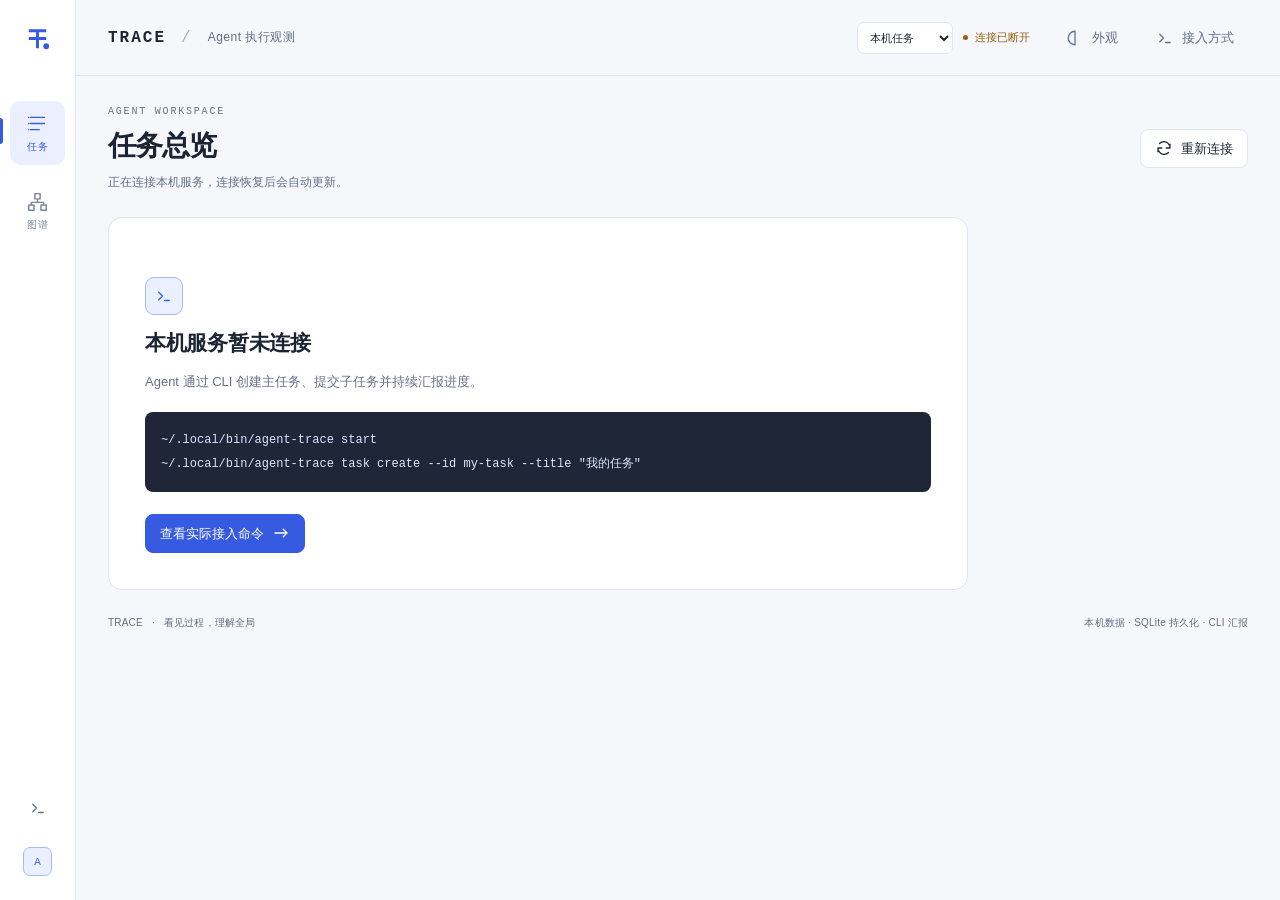
==== index.html @ 611c31d8 "Initial Trace workspace" ====
<!doctype html>
<html lang="zh-CN">
<head>
 <meta charset="utf-8"><meta name="viewport" content="width=device-width,initial-scale=1">
 <meta name="theme-color" content="#10131b"><title>Trace · Agent 执行观测</title>
 <script src="theme.js"></script><link rel="stylesheet" href="theme.css"><link rel="stylesheet" href="app.css">
</head>
<body>
 <a class="skip-link" href="#main">跳到工作区</a>
 <aside class="rail">
  <a href="#tasks" class="brand" aria-label="Trace 首页"><svg viewBox="0 0 32 32" fill="none" aria-hidden="true"><path d="M7 8h18M16 8v18M7 16h18" stroke="currentColor" stroke-width="3"/><circle cx="25" cy="24" r="3" fill="currentColor"/></svg></a>
  <nav aria-label="主导航"><a href="#tasks" data-route="tasks" aria-label="任务总览"><span data-icon="tasks"></span><small>任务</small></a><a href="#diagrams" data-route="diagrams" aria-label="结构图谱"><span data-icon="network"></span><small>图谱</small></a></nav>
  <div class="rail-bottom"><button class="icon-button" data-action="integration" aria-label="查看接入说明"><span data-icon="terminal"></span></button><span class="avatar small-avatar">A</span></div>
 </aside>
 <div class="app-shell"><header class="topbar"><div class="product-name">TRACE <span>/</span> <span class="product-desc">Agent 执行观测</span></div><div class="topbar-right"><label class="source-select"><span class="sr-only">数据源</span><select id="data-source" aria-label="数据源"><option value="live">本机任务</option><option value="demo">演示样例</option></select></label><span class="demo-label"><i></i>连接中</span><button class="button quiet" data-action="appearance" aria-haspopup="dialog"><span data-icon="theme"></span><span>外观</span></button><button class="button quiet integration-button" data-action="integration"><span data-icon="terminal"></span><span>接入方式</span></button></div></header><main id="main" tabindex="-1"></main><footer><span>TRACE <i>·</i> 看见过程，理解全局</span><span>本地演示 · 所有任务与运行数据均为样例</span></footer></div>
 <dialog id="appearance-dialog" aria-labelledby="appearance-title"><div class="modal-head"><div><span class="eyebrow">APPEARANCE</span><h2 id="appearance-title">让工作台适合你的环境</h2></div><button class="icon-button" data-close="appearance-dialog" aria-label="关闭外观设置"><span data-icon="close"></span></button></div><fieldset><legend>明暗模式</legend><div class="theme-options"><label><input type="radio" name="mode" value="light" data-pref="mode"><span class="theme-preview light-preview"><i></i><i></i></span><b>浅色</b></label><label><input type="radio" name="mode" value="dark" data-pref="mode"><span class="theme-preview dark-preview"><i></i><i></i></span><b>深色</b></label><label><input type="radio" name="mode" value="system" data-pref="mode"><span class="theme-preview system-preview"><i></i><i></i></span><b>跟随系统</b></label></div></fieldset><p class="muted" id="theme-note">偏好保存在此浏览器，切换时保留当前任务、图示与回放位置。</p><button class="button primary full" data-close="appearance-dialog">完成设置</button></dialog>
 <dialog id="info-dialog" aria-labelledby="info-title"><div class="modal-head"><div><span class="eyebrow" id="info-eyebrow"></span><h2 id="info-title"></h2></div><button class="icon-button" data-close="info-dialog" aria-label="关闭说明"><span data-icon="close"></span></button></div><div id="info-content"></div></dialog>
 <div id="toast" role="status" aria-live="polite"></div>
 <script src="data.js"></script><script src="live.js"></script><script src="app.js"></script>
</body></html>
---- theme.css ----
/* Foundation → semantic roles → component roles. Brand and mode are independent. */
:root {
 color-scheme:light;
 --blue-600:#365be0;--blue-300:#9bb1ff;--gray-950:#1c2434;--gray-50:#f5f7fb;
 --canvas:var(--gray-50);--surface:#fff;--raised:#fff;--subtle:#f1f4fa;--hover:#e9eef7;
 --text:var(--gray-950);--muted:#647087;--faint:#626d82;--line:#e0e5ee;--strong-line:#a3afc2;
 --accent:var(--blue-600);--accent-hover:#2948bc;--on-accent:#fff;--accent-soft:#eaf0ff;--accent-line:#a8baf4;
 --success:#18735c;--success-soft:#e5f4ee;--success-line:#9bcaba;
 --warning:#956115;--warning-soft:#fff4dd;--warning-line:#d9b66e;
 --danger:#b74149;--danger-soft:#ffedef;--danger-line:#e5a9b0;
 --pending:#5f6b81;--pending-soft:#edf0f6;--focus:#254acb;--overlay:#19263880;
 --rail:#fff;--rail-line:var(--line);--rail-text:#7a869b;--rail-active:var(--accent-soft);
 --hero:var(--surface);--hero-tint:#f1f4ff;--hero-track:#e5ebf7;--hero-grid:#dce4f3;
 --canvas-dot:#cbd4e4;--diagram-edge:#9aa8c0;--diagram-node:var(--surface);--diagram-group:#eef2f9;
 --artifact:#f5f7fc;--terminal:#1e2638;--terminal-text:#dce5ff;--shadow:0 18px 64px #1e365b26;
 --code-text:#3151b1;--scroll:#a9b5c9;--chart-alt:#a9c7c0;
 --preview-light:#f5f7fb;--preview-dark:#191f2d;--preview-line:#8e9bb3;
 --radius:14px;--fast:150ms;--normal:220ms;--ease:cubic-bezier(.2,.7,.2,1);
 --font:-apple-system,BlinkMacSystemFont,"PingFang SC","Microsoft YaHei",sans-serif;
 --mono:"SFMono-Regular",Consolas,"Liberation Mono",monospace;
}
:root[data-mode="dark"] {
 color-scheme:dark;
 --canvas:#10131b;--surface:#181d28;--raised:#222a39;--subtle:#202735;--hover:#293246;
 --text:#edf1fb;--muted:#a1adc3;--faint:#95a2bb;--line:#30394d;--strong-line:#62728e;
 --accent:var(--blue-300);--accent-hover:#b7c6ff;--on-accent:#17264e;--accent-soft:#273455;--accent-line:#506aa4;
 --success:#76d9b7;--success-soft:#183c34;--success-line:#3c806d;
 --warning:#e7c17c;--warning-soft:#3d3221;--warning-line:#987b48;
 --danger:#ff9fa7;--danger-soft:#472a34;--danger-line:#a35f70;
 --pending:#a2afc6;--pending-soft:#272e3d;--focus:#b7caff;--overlay:#060b16c9;
 --rail:#141924;--rail-text:#9caac4;--hero:#1a2130;--hero-tint:#202d4e;--hero-track:#303c58;--hero-grid:#35425e;
 --canvas-dot:#36425a;--diagram-edge:#63728e;--diagram-group:#1d2638;
 --artifact:#202938;--terminal:#101622;--terminal-text:#d5e1ff;--shadow:0 18px 64px #0006;
 --code-text:#b0c5ff;--scroll:#51617b;--chart-alt:#486f65;
}
---- app.css ----
*{box-sizing:border-box}html{min-width:320px;scrollbar-color:var(--scroll) var(--canvas)}body{margin:0;background:var(--canvas);color:var(--text);font:14px/1.5 var(--font);-webkit-font-smoothing:antialiased}button,input,select{font:inherit}button,a,input,select{touch-action:manipulation}button{cursor:pointer}a{color:inherit;text-decoration:none}button{color:inherit}button:disabled,select:disabled,input:disabled{opacity:.45;cursor:default}button,select,input{outline:none}button:focus-visible,a:focus-visible,input:focus-visible,select:focus-visible,[tabindex]:focus-visible{outline:2px solid var(--focus);outline-offset:4px}button:disabled:focus-visible{outline:none}button{-webkit-appearance:none;appearance:none;border:0;background:none}h1,h2,h3,p{margin:0}h1{font-size:28px;font-weight:650;letter-spacing:-1px;line-height:1.35}h2{font-size:17px;font-weight:600;letter-spacing:-.3px}h3{font-size:13px;font-weight:600}b,strong{font-weight:600}.muted{color:var(--muted)}.small{font-size:12px}.icon{width:18px;height:18px;flex:none;vertical-align:middle}.button{display:inline-flex;align-items:center;justify-content:center;gap:8px;padding:9px 14px;border-radius:8px;min-height:38px;font-size:13px;font-weight:500;transition:transform var(--fast);white-space:nowrap}.button:active{transform:translateY(1px)}.primary{background:var(--accent);color:var(--on-accent);border:1px solid var(--accent)}.primary:hover{background:var(--accent-hover)}.secondary{background:var(--surface);border:1px solid var(--line)}.secondary:hover,.quiet:hover{background:var(--hover)}.quiet{color:var(--muted)}.full{width:100%}.icon-button,.tiny-button{display:inline-flex;align-items:center;justify-content:center;border-radius:7px;color:var(--muted);flex:none}.icon-button{width:32px;height:32px}.tiny-button{width:24px;height:24px}.tiny-button .icon{width:14px;height:14px}.icon-button:hover,.tiny-button:hover{background:var(--hover);color:var(--text)}.text-button{display:inline-flex;align-items:center;gap:6px;color:var(--accent);font-size:12px;white-space:nowrap}.text-button:hover{text-decoration:underline}.text-button .icon{width:14px;height:14px}.sr-only{position:absolute;width:1px;height:1px;padding:0;margin:-1px;overflow:hidden;clip:rect(0,0,0,0);white-space:nowrap;border:0}.skip-link{position:fixed;top:8px;left:88px;z-index:100;padding:10px 20px;background:var(--accent);color:var(--on-accent);transform:translateY(-150%)}.skip-link:focus{transform:none}
.rail{position:fixed;inset:0 auto 0 0;width:76px;background:var(--rail);border-right:1px solid var(--rail-line);display:flex;align-items:center;flex-direction:column;z-index:30}.brand{display:flex;align-items:center;justify-content:center;width:38px;height:38px;margin-top:19px;color:var(--accent)}.brand svg{width:31px;height:31px}.rail nav{display:grid;gap:14px;width:100%;padding:44px 10px 0}.rail nav a{display:flex;flex-direction:column;align-items:center;gap:5px;padding:11px 5px;border-radius:10px;color:var(--rail-text);position:relative}.rail nav a .icon{width:21px;height:21px}.rail nav small{font-size:10px;letter-spacing:1px}.rail nav a:hover{background:var(--subtle)}.rail nav a[aria-current="page"]{background:var(--rail-active);color:var(--accent)}.rail nav a[aria-current="page"]:before{content:'';position:absolute;left:-10px;top:17px;height:26px;width:3px;background:var(--accent);border-radius:0 3px 3px 0}.rail-bottom{margin-top:auto;display:grid;justify-items:center;gap:24px;padding-bottom:24px}.avatar{display:inline-flex;align-items:center;justify-content:center;width:25px;height:25px;flex:none;font:11px var(--mono);background:var(--accent-soft);color:var(--accent);border:1px solid var(--accent-line);border-radius:7px}.small-avatar{width:29px;height:29px}.avatar-forge{background:var(--success-soft);color:var(--success);border-color:var(--success-line)}.avatar-pixel{background:var(--accent-soft);color:var(--accent)}.avatar-scout{background:var(--pending-soft);color:var(--pending);border-color:var(--strong-line)}.app-shell{margin-left:76px}.topbar{height:76px;border-bottom:1px solid var(--line);display:flex;align-items:center;justify-content:space-between;padding:0 32px;gap:16px}.product-name{font:600 16px var(--mono);letter-spacing:2px;display:flex;align-items:center;gap:15px;white-space:nowrap}.product-name>span:first-child{color:var(--strong-line);font-weight:400}.product-desc{font:12px var(--font);letter-spacing:.5px;color:var(--muted)}.topbar-right{display:flex;align-items:center;gap:10px}.demo-label{display:flex;gap:7px;align-items:center;color:var(--muted);font-size:11px;padding-right:12px}.demo-label i{width:5px;height:5px;background:var(--accent);border-radius:50%}#main{padding:30px 32px 0;max-width:1720px;margin:auto;outline:none}footer{max-width:1720px;margin:auto;display:flex;align-items:center;justify-content:space-between;padding:25px 32px 22px;color:var(--faint);font-size:10px;letter-spacing:.2px}footer i{font-style:normal;margin:0 6px}.page-heading{display:flex;align-items:center;justify-content:space-between;gap:20px;margin-bottom:26px}.eyebrow{font:10px var(--mono);letter-spacing:1.8px;color:var(--muted);display:flex;align-items:center;gap:11px}.eyebrow-dot{width:3px;height:3px;border-radius:50%;background:var(--muted)}.page-heading h1{margin:10px 0 8px}.page-heading p{font-size:12px}.heading-tools{display:flex;align-items:center;gap:12px}.scene-select{display:grid;gap:3px}.scene-select>span{font-size:10px;color:var(--muted)}select{color:var(--text);border:1px solid var(--line);border-radius:7px;padding:8px 26px 8px 10px;background:var(--surface);font-size:12px;max-width:100%;min-height:36px}.scene-select select{min-width:114px}.heading-tools>.button{margin-top:17px}.panel{background:var(--surface);border:1px solid var(--line);border-radius:var(--radius);min-width:0}.section-caption{display:flex;justify-content:space-between;align-items:center;gap:10px;font-size:11px;color:var(--muted)}
.overview-hero{display:grid;grid-template-columns:190px minmax(300px,1fr) 252px;gap:30px;padding:27px 28px;background:linear-gradient(115deg,var(--hero) 48%,var(--hero-tint));border:1px solid var(--line);border-radius:var(--radius);position:relative;overflow:hidden}.overall-number{border-right:1px solid var(--line);padding-right:25px}.overline{display:flex;align-items:center;gap:4px;color:var(--muted);font-size:12px}.percentage{font-size:78px;line-height:1.05;letter-spacing:-5px;font-weight:550;font-variant-numeric:tabular-nums;margin:9px 0 10px}.percentage>span{font:25px var(--font);letter-spacing:-1px;margin-left:7px;color:var(--muted)}.overall-caption{font-family:var(--mono);font-size:13px;margin-bottom:17px}.overall-caption>span{font:11px var(--font);color:var(--muted)}.status-badge{display:inline-flex;align-items:center;gap:5px;font-size:10px;line-height:1.5;border-radius:5px;padding:3px 7px;white-space:nowrap;background:var(--pending-soft);color:var(--pending)}.status-badge i{width:4px;height:4px;background:currentColor;border-radius:50%;flex:none}.status-badge.done{color:var(--success);background:var(--success-soft)}.status-badge.running{color:var(--accent);background:var(--accent-soft)}.status-badge.recovery{color:var(--warning);background:var(--warning-soft)}.status-badge.error{color:var(--danger);background:var(--danger-soft)}.phase-overview{padding-top:4px}.phases{display:grid;grid-template-columns:repeat(4,minmax(0,1fr));gap:12px;margin-top:22px}.phase{display:grid;position:relative;gap:8px;align-content:start}.phase-marker{width:25px;height:25px;display:flex;justify-content:center;align-items:center;background:var(--pending-soft);color:var(--pending);border:1px solid var(--strong-line);border-radius:50%;font:9px var(--mono);position:relative;z-index:1}.phase:not(:last-child):before{content:'';position:absolute;left:30px;right:-8px;top:12px;border-top:1px solid var(--strong-line)}.phase-done .phase-marker{background:var(--success-soft);color:var(--success);border-color:var(--success-line)}.phase-active .phase-marker{background:var(--accent-soft);color:var(--accent);border-color:var(--accent-line)}.phase-marker .icon{width:12px;height:12px}.phase b{font-size:11px;font-weight:500;white-space:nowrap}.phase small{font:10px var(--mono);color:var(--muted)}.phase-track{height:3px;background:var(--hero-track);border-radius:5px;overflow:hidden;max-width:95%}.phase-track i{height:100%;display:block;background:var(--accent)}.phase-done .phase-track i{background:var(--success)}.hero-statistics{margin-top:21px;display:grid;grid-template-columns:1fr 1fr 1.5fr;border-top:1px solid var(--line);padding-top:15px}.hero-statistics>div{display:flex;align-items:baseline;gap:12px}.stat-label{font-size:10px;color:var(--muted)}.hero-statistics b{font-size:18px;font-weight:500;font-variant-numeric:tabular-nums}.hero-statistics b small{font-size:10px;color:var(--muted)}.hero-statistics .elapsed{font-size:14px}.agent-monitor{border-left:1px solid var(--line);padding-left:24px;padding-top:4px}.live-caption{display:flex;gap:5px;align-items:center;font-size:10px}.live-caption i{height:4px;width:4px;border-radius:50%;background:var(--success)}.agent-row{display:flex;align-items:center;gap:9px;margin-top:15px;font-size:11px}.agent-row>span:nth-child(2){margin-left:auto;color:var(--muted);font-size:10px}.agent-inline{display:inline-flex;align-items:center;gap:7px;min-width:0;font-size:11px}.agent-inline small{display:block;font-size:10px;color:var(--muted);margin-top:1px}.agent-light,.dependency-dot{width:5px;height:5px;border-radius:50%;background:var(--pending);flex:none}.agent-light.running,.dependency-dot.running{background:var(--accent)}.agent-light.done,.dependency-dot.done{background:var(--success)}.agent-light.recovery,.dependency-dot.recovery{background:var(--warning)}.updated-at{font-size:9px;color:var(--muted);margin-top:16px}.updated-at>span{font-family:var(--mono);margin-left:7px}.execution-caption{display:flex;align-items:center;justify-content:space-between;padding:17px 3px;color:var(--muted);font-size:11px;gap:12px}.execution-caption>span:first-child{display:flex;align-items:center;gap:7px}.execution-caption .icon{width:14px;height:14px;color:var(--accent)}.execution-caption>span:last-child{font-size:10px;white-space:nowrap}.notice{display:flex;align-items:center;gap:12px;padding:14px 17px;margin:16px 0;border-radius:9px;border:1px solid var(--accent-line);background:var(--accent-soft);color:var(--accent);font-size:11px}.notice>div{display:flex;align-items:center;gap:12px;flex:1}.notice b{font-size:12px;white-space:nowrap}.notice span{color:var(--muted)}.recovery-notice{border-color:var(--warning-line);background:var(--warning-soft);color:var(--warning)}.recovery-notice .text-button{color:var(--warning)}
.task-workspace{display:grid;grid-template-columns:minmax(0,1fr) 320px;gap:20px;align-items:start}.panel-heading{display:flex;align-items:center;justify-content:space-between;padding:22px 22px 16px;gap:12px}.panel-heading h2{display:flex;gap:9px;align-items:center}.count-label{font:10px var(--mono);letter-spacing:0;color:var(--muted);background:var(--subtle);padding:3px 6px;border-radius:4px;white-space:nowrap}.panel-heading p{margin-top:4px;font-size:11px}.task-toolbar{display:flex;justify-content:space-between;align-items:center;gap:12px;padding:0 18px 16px;border-bottom:1px solid var(--line)}.filter-tabs{display:flex;gap:3px}.filter-tabs button{display:inline-flex;align-items:center;gap:6px;padding:6px 8px;font-size:11px;border-radius:6px;color:var(--muted);white-space:nowrap}.filter-tabs button>span{font:9px var(--mono);opacity:.8}.filter-tabs button[aria-pressed="true"]{background:var(--accent-soft);color:var(--accent)}.filter-tabs button:hover{background:var(--subtle)}.search-field{display:flex;align-items:center;gap:7px;padding:6px 9px;border:1px solid var(--line);border-radius:7px;width:176px;min-width:100px;color:var(--muted)}.search-field .icon{width:13px;height:13px}.search-field input{border:0;min-width:0;width:100%;padding:0;background:none;color:var(--text);font-size:11px}.search-field input::placeholder{color:var(--faint)}.search-field:focus-within{outline:2px solid var(--focus);outline-offset:2px}.search-field input:focus-visible{outline:none}.tree-columns{display:grid;grid-template-columns:minmax(0,1fr) 107px 72px;gap:20px;padding:11px 24px 11px 36px;background:var(--subtle);color:var(--muted);font-size:10px}.tree-columns>span:last-child{text-align:right}.task-tree{padding:0 12px}.task-group+.task-group{border-top:1px solid var(--line)}.group-heading{width:100%;display:flex;align-items:center;text-align:left;gap:10px;padding:16px 8px}.group-heading:hover{background:var(--subtle)}.disclosure{display:inline-flex;color:var(--muted)}.disclosure .icon{height:12px;width:12px;transition:transform var(--fast)}.disclosure.open .icon{transform:rotate(90deg)}.group-number{font:10px var(--mono);color:var(--faint);border:1px solid var(--line);border-radius:5px;padding:4px 5px}.group-title{display:grid;gap:3px}.group-title b{font-size:12px}.group-title small{font-size:10px;color:var(--muted)}.group-progress{margin-left:auto;font:11px var(--mono);color:var(--muted)}.group-children{margin-left:22px;border-left:1px solid var(--line);padding-left:8px;padding-bottom:10px}.task-row{width:100%;text-align:left;display:grid;grid-template-columns:minmax(0,1fr) 107px 72px;align-items:center;gap:20px;border:1px solid transparent;padding:12px 10px;border-radius:8px;position:relative;margin-bottom:3px;min-height:67px}.task-row:before{content:'';width:8px;border-top:1px solid var(--line);position:absolute;left:-9px}.task-row:hover{background:var(--subtle)}.task-row.selected{background:var(--accent-soft);border-color:var(--accent-line)}.task-main{display:flex;align-items:center;gap:10px;min-width:0}.task-main>span:last-child{min-width:0}.task-main b{font-size:12px;font-weight:500;display:block;line-height:1.6}.task-main small{font-size:10px;display:block;color:var(--muted);white-space:nowrap;overflow:hidden;text-overflow:ellipsis;max-width:100%;margin-top:2px}.task-state-icon{display:flex;align-items:center;justify-content:center;width:18px;height:18px;flex:none;color:var(--pending);border:1px solid var(--strong-line);border-radius:50%;background:var(--surface)}.task-state-icon .icon{width:11px;height:11px}.task-state-icon.done{background:var(--success-soft);border-color:var(--success-line);color:var(--success)}.task-state-icon.running{border-color:var(--accent-line);color:var(--accent)}.task-state-icon.running i{width:6px;height:6px;background:var(--accent);border-radius:50%}.task-state-icon.recovery{background:var(--warning-soft);border-color:var(--warning-line);color:var(--warning)}.task-agent .agent-inline{font-size:10px}.task-agent .avatar{height:21px;width:21px;font-size:9px;border-radius:6px}.task-progress{display:grid;gap:7px;text-align:right;font:11px var(--mono)}.task-progress>i{display:block;height:3px;border-radius:4px;background:var(--hero-track);overflow:hidden}.task-progress em{display:block;height:100%;background:var(--accent);border-radius:inherit}.task-progress em.done{background:var(--success)}.task-progress em.recovery{background:var(--warning)}.task-panel-foot{display:flex;justify-content:space-between;gap:14px;padding:15px 20px;border-top:1px solid var(--line);color:var(--muted);font-size:9px}.task-panel-foot>span:first-child{display:flex;align-items:center;gap:5px}.task-panel-foot .icon{width:12px;height:12px}.task-panel-foot>span:last-child{white-space:nowrap;font-family:var(--mono)}.task-inspector,.diagram-inspector{padding:22px}.inspector-heading{display:flex;align-items:center;justify-content:space-between;gap:8px;margin-bottom:16px}.inspector-heading .eyebrow{font-size:9px;letter-spacing:1.2px}.task-inspector>h2{font-size:18px;line-height:1.6;max-width:250px}.detail-progress{display:flex;align-items:baseline;justify-content:space-between;margin-top:20px}.detail-progress>b{font:29px var(--font);font-weight:500;letter-spacing:-1px}.detail-progress>b small{font-size:13px;color:var(--muted);margin-left:2px}.detail-progress>span{color:var(--muted);font-size:10px}.wide-progress{height:5px;background:var(--hero-track);border-radius:5px;overflow:hidden;margin:8px 0 16px}.wide-progress i{display:block;height:100%;border-radius:inherit;background:var(--accent)}.wide-progress i.done{background:var(--success)}.wide-progress i.recovery{background:var(--warning)}.detail-agent{display:flex;align-items:center;justify-content:space-between;padding-bottom:19px;border-bottom:1px solid var(--line)}.detail-agent .avatar{width:29px;height:29px}.detail-agent>span:last-child{color:var(--muted);font-size:10px}.detail-section{margin-top:22px}.detail-section h3{margin-bottom:9px;font-size:12px}.detail-section>p{font-size:12px;line-height:1.8;color:var(--muted)}.current-work{background:var(--accent-soft);border:1px solid var(--accent-line);border-radius:9px;padding:13px 14px;margin-top:20px}.current-work>span{display:flex;align-items:center;gap:6px;font-size:10px;color:var(--accent)}.current-work .icon{height:12px;width:12px}.current-work>p{margin-top:7px;font-size:12px;line-height:1.8}.current-work.recovering{background:var(--warning-soft);border-color:var(--warning-line)}.current-work.recovering>span{color:var(--warning)}.checklist{list-style:none;padding:0;margin:0;display:grid;gap:10px}.checklist li{display:flex;align-items:start;gap:8px;font-size:11px;color:var(--muted);line-height:1.7}.checklist .icon{width:13px;height:13px;margin-top:3px;color:var(--success)}.empty-check{height:11px;width:11px;border:1px solid var(--strong-line);border-radius:50%;flex:none;margin:4px 1px 0}.dependency-list{display:grid;gap:5px}.dependency-list button{display:flex;align-items:center;gap:8px;text-align:left;padding:8px 9px;background:var(--subtle);border-radius:6px;width:100%;font-size:10px}.dependency-list button>.icon{margin-left:auto;height:12px;width:12px}.dependency-list button:hover{background:var(--hover)}.downstream{margin-top:12px;display:grid;gap:6px}.downstream>span{font-size:10px;color:var(--muted)}.downstream .text-button{font-size:10px;white-space:normal;text-align:left}.artifact-button{display:flex;align-items:center;text-align:left;gap:10px;padding:13px 12px;background:var(--artifact);border:1px solid var(--line);border-radius:9px;width:100%;margin-top:24px}.artifact-button>.icon:first-child{color:var(--accent)}.artifact-button span{display:grid;gap:3px;min-width:0;flex:1}.artifact-button b{font-size:10px;line-height:1.5}.artifact-button small{font-size:9px;color:var(--muted)}.artifact-button>.icon:last-child{width:13px;height:13px;color:var(--muted)}.artifact-button:hover{border-color:var(--accent-line)}.artifact-pending{display:flex;align-items:center;gap:8px;font-size:11px;color:var(--muted);padding:16px 0 0;border-top:1px solid var(--line);margin-top:24px}.artifact-pending .icon{width:15px;height:15px}.recovery-detail{padding:13px;border:1px solid var(--warning-line);border-radius:8px}.recovery-detail>p{font-size:11px;margin-top:9px}.recovery-detail p b{display:block;color:var(--text)}.recovery-detail small{display:block;margin-top:9px;color:var(--warning);font-size:10px}.empty-state{text-align:center;padding:55px 20px;color:var(--muted)}.empty-state>.icon{height:26px;width:26px;margin-bottom:12px}.empty-state h3{font-size:14px;color:var(--text)}.empty-state p{font-size:12px;margin:8px 0 16px}
.diagram-heading{margin-bottom:22px}.diagram-project-meta{display:flex;align-items:center;gap:16px;font-size:11px;color:var(--muted)}.diagram-project-meta>span{display:flex;align-items:center;gap:6px}.diagram-project-meta .icon{width:14px;height:14px}.version-label{padding:4px 8px;border:1px solid var(--line);border-radius:5px;background:var(--surface)}.diagram-tabs{display:flex;align-items:stretch;border-bottom:1px solid var(--line);margin-bottom:23px;gap:25px}.diagram-tabs>button{position:relative;display:flex;align-items:center;gap:11px;text-align:left;padding:0 10px 19px 2px;color:var(--muted)}.diagram-tabs>button>.icon{width:20px;height:20px}.diagram-tabs b{font-size:13px;font-weight:500;display:block}.diagram-tabs small{font-size:10px;display:block;margin-top:3px;color:var(--muted)}.diagram-tabs>button[aria-selected="true"]{color:var(--accent)}.tab-indicator{position:absolute;height:3px;background:var(--accent);bottom:-1px;left:0;right:4px;border-radius:4px 4px 0 0}.diagram-workspace{display:grid;grid-template-columns:minmax(0,1fr) 290px;gap:20px;align-items:start}.canvas-panel{overflow:hidden}.canvas-heading{display:flex;align-items:center;justify-content:space-between;gap:12px;padding:20px}.canvas-heading h2{display:flex;align-items:center;gap:9px;font-size:14px}.canvas-heading p{font-size:10px;margin-top:5px;max-width:430px;line-height:1.7}.canvas-controls{display:flex;align-items:center;gap:1px;white-space:nowrap}.canvas-controls>.icon-button{width:25px;height:28px}.canvas-controls .icon{width:14px;height:14px}.canvas-controls>span{font:9px var(--mono);color:var(--muted);min-width:34px;text-align:center}.canvas-controls>i{border-left:1px solid var(--line);height:16px;margin:0 5px}.runtime-toolbar{display:flex;align-items:center;gap:13px;padding:11px 20px;border-top:1px solid var(--line);border-bottom:1px solid var(--line);background:var(--subtle)}.toggle-button{display:flex;align-items:center;gap:7px;font-size:10px;white-space:nowrap}.switch{height:16px;width:28px;border-radius:10px;background:var(--strong-line);padding:3px;display:inline-flex;align-items:center;transition:background var(--fast)}.switch i{height:10px;width:10px;border-radius:50%;background:var(--surface);transition:transform var(--fast)}.toggle-button[aria-checked="true"] .switch{background:var(--accent)}.toggle-button[aria-checked="true"] .switch i{transform:translateX(12px);background:var(--on-accent)}.toolbar-divider{border-left:1px solid var(--line);height:18px}.run-select select{font-size:10px;padding:5px 24px 5px 8px;min-height:28px}.run-time{margin-left:auto;font:9px var(--mono);color:var(--muted);white-space:nowrap}.diagram-stage{background-color:var(--canvas);background-image:radial-gradient(var(--canvas-dot) .8px,transparent .8px);background-size:18px 18px;overflow:auto;overscroll-behavior:contain;position:relative;min-width:0}.diagram-svg{width:100%;height:auto;display:block;min-height:390px;cursor:grab;user-select:none;touch-action:none}.diagram-svg.dragging{cursor:grabbing}.diagram-group{fill:var(--diagram-group);stroke:none}.layer-label{font:11px var(--font);fill:var(--faint);letter-spacing:2px}.diagram-edge path{fill:none;stroke:var(--diagram-edge);stroke-width:1.5}.diagram-edge text{fill:var(--faint);font:10px var(--font);paint-order:stroke;stroke:var(--canvas);stroke-width:5px;stroke-linejoin:round}.marker-pending,.marker-neutral{fill:var(--diagram-edge)}.marker-done{fill:var(--success)}.marker-running{fill:var(--accent)}.marker-error{fill:var(--danger)}.diagram-edge.done path{stroke:var(--success);stroke-width:2}.diagram-edge.running path{stroke:var(--accent);stroke-width:2.5;stroke-dasharray:5 4}.diagram-edge.error path{stroke:var(--danger);stroke-width:2.5}.diagram-node{cursor:pointer;outline:none;transition:opacity var(--fast)}.node-box{fill:var(--diagram-node);stroke:var(--strong-line);stroke-width:1}.node-halo{fill:none;stroke:transparent;stroke-width:1.5}.diagram-node:hover .node-box{stroke:var(--accent)}.diagram-node.selected .node-halo{stroke:var(--accent)}.diagram-node.selected .node-box{stroke:var(--accent);fill:var(--accent-soft)}.diagram-node:focus-visible .node-halo{stroke:var(--focus);stroke-width:3}.node-title{font:500 15px var(--font);fill:var(--text)}.node-sub{font:10px var(--font);fill:var(--muted)}.node-icon{color:var(--accent)}.node-index{font:9px var(--mono);fill:var(--faint)}.node-status{fill:var(--pending)}.diagram-node.done .node-status{fill:var(--success)}.diagram-node.running .node-status{fill:var(--accent)}.diagram-node.error .node-status{fill:var(--danger)}.diagram-node.error .node-box{stroke:var(--danger);fill:var(--danger-soft)}.unrelated{opacity:.28}.participant rect{fill:var(--surface);stroke:var(--strong-line);stroke-width:1}.participant text{font:500 13px var(--font);fill:var(--text)}.participant line{stroke:var(--strong-line);stroke-width:1;stroke-dasharray:4 5}.sequence-message{cursor:pointer;outline:none}.sequence-message line{stroke:var(--diagram-edge);stroke-width:1.6}.sequence-message.done line{stroke:var(--success)}.sequence-message.running line{stroke:var(--accent);stroke-width:2.4}.sequence-message.error line{stroke:var(--danger);stroke-width:2.4}.message-hit{fill:transparent;stroke:transparent}.sequence-message:hover .message-hit{fill:var(--subtle)}.sequence-message.selected .message-hit{fill:var(--accent-soft);stroke:var(--accent-line)}.sequence-message:focus-visible .message-hit{stroke:var(--focus);stroke-width:2}.message-title{font:500 12px var(--font);fill:var(--text)}.message-sub{font:9px var(--mono);fill:var(--muted)}.canvas-legend{padding:11px 19px;display:flex;justify-content:space-between;align-items:center;border-top:1px solid var(--line);gap:12px}.canvas-legend>div{display:flex;gap:14px;font-size:9px;color:var(--muted)}.canvas-legend span{display:flex;align-items:center;gap:5px}.canvas-legend>small{font-size:9px;color:var(--faint)}.legend-dot{width:5px;height:5px;display:inline-block;border-radius:50%;background:var(--pending)}.legend-dot.done{background:var(--success)}.legend-dot.running{background:var(--accent)}.legend-dot.error{background:var(--danger)}.playback{padding:15px 20px 17px;background:var(--subtle);border-top:1px solid var(--line)}.playback-heading{display:flex;align-items:center;gap:11px}.play-button{width:30px;height:30px;display:flex;align-items:center;justify-content:center;background:var(--surface);border:1px solid var(--line);border-radius:50%;color:var(--accent)}.play-button .icon{width:13px;height:13px}.playback-heading>div>b{font-size:11px;font-weight:500;display:block}.playback-heading>div>small{font:9px var(--mono);color:var(--muted);display:block;margin-top:3px}.runtime-duration{font:13px var(--mono);margin-left:auto;white-space:nowrap}.runtime-duration>small{font:9px var(--font);color:var(--muted)}.playback-heading>.text-button{font-size:10px;margin-left:5px}.timeline-control{margin-top:13px}.timeline-control input{display:block;width:100%;height:12px;margin:0;accent-color:var(--accent);cursor:pointer}.timeline-labels{display:flex;justify-content:space-between;font-size:9px;color:var(--faint);margin-top:3px}.playback.disabled .timeline-control{opacity:.45}.node-type{color:var(--muted);font-size:9px}.inspector-node-icon{display:flex;justify-content:center;align-items:center;width:38px;height:38px;border-radius:9px;border:1px solid var(--accent-line);background:var(--accent-soft);color:var(--accent);margin-top:23px;margin-bottom:12px}.diagram-inspector h2{font-size:19px}.node-subtitle{font-size:11px;color:var(--muted);margin-top:4px}.port-section{margin-top:23px;padding:14px;border:1px solid var(--line);border-radius:9px}.port-section h3{display:flex;align-items:center;gap:6px;font-size:10px;margin-bottom:10px}.port-section h3:not(:first-child){margin-top:19px}.port-dot{display:inline-block;width:5px;height:5px;border:1px solid var(--accent);border-radius:50%}.port-dot.output{background:var(--accent)}.port-row{display:flex;gap:10px;align-items:baseline;font-size:11px;margin-top:8px;line-height:1.6}.port-row>span{font:8px var(--mono);color:var(--faint)}.node-runtime{margin-top:22px;padding:14px;background:var(--subtle);border-radius:9px}.node-runtime .section-caption>b{font-size:11px;color:var(--text)}.runtime-measure{display:flex;align-items:center;justify-content:space-between;margin:14px 0 7px}.runtime-measure>span{font-size:10px;color:var(--muted)}.runtime-measure>b{font:15px var(--mono)}.runtime-measure>b small{font:9px var(--font);color:var(--muted)}.node-runtime>small{font-size:10px;line-height:1.7;color:var(--muted);display:block}.neighbor-list{display:grid;gap:3px}.neighbor-list button{display:flex;align-items:center;gap:9px;font-size:11px;padding:8px 5px;text-align:left;border-bottom:1px solid var(--line)}.neighbor-list button small{font-size:9px;color:var(--muted)}.neighbor-list button .icon{margin-left:auto;height:12px;width:12px;color:var(--muted)}.neighbor-list button:hover{background:var(--hover)}.related-button{display:flex;align-items:center;justify-content:center;gap:7px;padding:9px 12px;border:1px solid var(--line);border-radius:7px;font-size:11px;width:100%;margin-top:24px;color:var(--muted)}.related-button[aria-pressed="true"]{color:var(--accent);background:var(--accent-soft);border-color:var(--accent-line)}.related-button .icon{height:14px;width:14px}.inspector-foot{font-size:9px;color:var(--muted);text-align:center;margin-top:16px}.mobile-node-list{display:none}
dialog{border:1px solid var(--line);border-radius:18px;color:var(--text);background:var(--raised);padding:26px;width:min(540px,calc(100vw - 32px));max-height:calc(100dvh - 40px);overflow:auto;box-shadow:var(--shadow)}dialog::backdrop{background:var(--overlay);backdrop-filter:blur(5px)}.modal-head{display:flex;align-items:start;justify-content:space-between;gap:16px;margin-bottom:25px}.modal-head h2{font-size:20px;line-height:1.5;margin-top:8px}.modal-head>.icon-button{margin-top:-5px;margin-right:-5px}fieldset{border:0;padding:0;margin:0 0 20px}legend{font-size:12px;margin-bottom:13px;padding:0}.theme-options{display:grid;grid-template-columns:repeat(3,1fr);gap:12px}.theme-options>label{padding:9px;border:1px solid var(--line);border-radius:10px;position:relative;cursor:pointer;text-align:center}.theme-options input{position:absolute;opacity:0;width:1px;height:1px}.theme-options>label:has(input:checked){border-color:var(--accent);box-shadow:0 0 0 1px var(--accent);background:var(--accent-soft)}.theme-options>label:has(input:focus-visible){outline:2px solid var(--focus);outline-offset:4px}.theme-options b{display:block;font-size:11px;margin-top:10px;font-weight:400}.theme-preview{display:block;height:70px;border-radius:5px;overflow:hidden;position:relative;background:var(--preview-light)}.theme-preview:before{content:'';position:absolute;inset:10px 8px 10px 24px;border:1px solid var(--preview-line);border-radius:3px}.theme-preview:after{content:'';position:absolute;left:9px;top:10px;bottom:10px;border-left:7px solid var(--preview-line);opacity:.6}.dark-preview{background:var(--preview-dark)}.system-preview{background:linear-gradient(90deg,var(--preview-light) 50%,var(--preview-dark) 50%)}#theme-note{font-size:11px;line-height:1.8;margin-bottom:22px}#info-content>p{font-size:13px;line-height:1.9;color:var(--muted)}.formula{background:var(--accent-soft);color:var(--accent);border-radius:8px;padding:14px;margin:18px 0;font-size:12px;line-height:1.8}.formula-table{border-collapse:collapse;width:100%;font-size:12px;margin:8px 0 20px}.formula-table th,.formula-table td{text-align:left;padding:10px 8px;border-bottom:1px solid var(--line)}.formula-table th{font-size:11px;font-weight:400;color:var(--muted)}.formula-table td:not(:first-child){font-family:var(--mono);text-align:right}.formula-table th:not(:first-child){text-align:right}.info-callout{padding:13px 15px;background:var(--subtle);border:1px solid var(--line);border-radius:8px;font-size:11px;line-height:1.8;color:var(--muted);margin:18px 0}.integration-types{display:grid;grid-template-columns:1fr 1fr;gap:12px;margin:20px 0}.integration-types>div{padding:17px;border:1px solid var(--line);border-radius:9px}.integration-types .icon{display:block;margin-bottom:10px;color:var(--accent)}.integration-types b{font-size:12px}.integration-types p{font-size:11px;color:var(--muted);line-height:1.8;margin-top:8px}.command-example{font:10px/2 var(--mono);padding:16px;border-radius:8px;overflow:auto;background:var(--terminal);color:var(--terminal-text);margin:18px 0 22px}.revision-item{padding:17px;background:var(--subtle);border-radius:10px;margin:20px 0}.revision-item h3{font-size:14px;margin:12px 0 8px}.revision-item p{font-size:12px;line-height:1.8;color:var(--muted)}.revision-numbers{display:grid;grid-template-columns:repeat(3,1fr);gap:15px;margin:22px 0}.revision-numbers>div{display:grid;gap:5px}.revision-numbers span{color:var(--muted);font-size:11px}.revision-numbers b{font:17px var(--mono)}#info-content>h3{margin:20px 0 13px}.success-text{color:var(--success)!important}.visible#toast{opacity:1;transform:translate(-50%,0)}#toast{position:fixed;left:50%;bottom:28px;transform:translate(-50%,10px);max-width:calc(100vw - 36px);width:max-content;opacity:0;pointer-events:none;z-index:100;background:var(--text);color:var(--surface);padding:11px 18px;border-radius:9px;box-shadow:var(--shadow);font-size:12px;transition:opacity var(--fast),transform var(--fast)}
@media(min-width:1550px){#main{padding-top:36px}.overview-hero{grid-template-columns:220px minmax(400px,1fr) 280px;gap:40px;padding:32px}.task-workspace{grid-template-columns:minmax(0,1fr) 350px;gap:24px}.task-row{padding-top:14px;padding-bottom:14px}.task-main b{font-size:13px}.task-main small{font-size:11px}.diagram-workspace{grid-template-columns:minmax(0,1fr) 320px;gap:24px}.node-title{font-size:16px}.node-sub{font-size:11px}}
@media(max-width:1250px){#main{padding:26px 24px 0}.topbar{padding:0 24px}.overview-hero{grid-template-columns:166px minmax(0,1fr);gap:25px;padding:24px}.agent-monitor{grid-column:1/-1;border-left:0;border-top:1px solid var(--line);padding:15px 0 0;display:grid;grid-template-columns:100px repeat(3,minmax(0,1fr));gap:16px;align-items:center}.agent-monitor>.section-caption{display:grid;gap:6px}.agent-monitor .agent-row{margin:0}.updated-at{display:none}.agent-row>span:nth-child(2){font-size:9px}.agent-row>.agent-inline{gap:5px;font-size:10px}.hero-statistics{gap:12px}.task-workspace{grid-template-columns:minmax(0,1fr) 290px;gap:16px}.task-inspector{padding:19px}.task-row,.tree-columns{grid-template-columns:minmax(0,1fr) 76px 58px;gap:12px}.task-toolbar{gap:8px;padding-left:12px;padding-right:12px}.search-field{width:146px}.filter-tabs button{padding:6px;font-size:10px;gap:4px}.task-agent .agent-inline{font-size:9px}.task-agent .avatar{height:19px;width:19px}.diagram-workspace{grid-template-columns:minmax(0,1fr) 264px;gap:16px}.diagram-inspector{padding:19px}.canvas-heading{padding:17px}.canvas-heading p{max-width:310px}.canvas-controls{gap:0}.run-time{font-size:8px}.runtime-toolbar{padding:10px 16px;gap:9px}.canvas-legend>small{display:none}.playback-heading>.text-button{font-size:0;gap:0}.playback-heading>.text-button .icon{width:16px;height:16px}.graph-svg{min-height:360px}}
@media(max-width:1050px){.task-workspace{grid-template-columns:minmax(0,1fr)}.task-inspector{display:grid;grid-template-columns:1fr 1fr;column-gap:28px}.task-inspector>.inspector-heading,.task-inspector>h2,.task-inspector>.detail-progress,.task-inspector>.wide-progress,.task-inspector>.detail-agent{grid-column:1/-1}.task-inspector>h2{max-width:none}.task-inspector .artifact-button,.task-inspector .artifact-pending{align-self:end}.task-row,.tree-columns{grid-template-columns:minmax(0,1fr) 107px 72px;gap:20px}.search-field{width:180px}.filter-tabs button{font-size:11px;padding:6px 8px}.task-agent .agent-inline{font-size:10px}.diagram-workspace{grid-template-columns:minmax(0,1fr)}.diagram-inspector{display:grid;grid-template-columns:1fr 1fr;column-gap:30px;align-items:start}.diagram-inspector>.inspector-heading{grid-column:1/-1}.diagram-inspector>.inspector-node-icon{margin-top:0;grid-column:1}.diagram-inspector>h2,.diagram-inspector>.node-subtitle{grid-column:1}.diagram-inspector>.port-section{grid-column:2;grid-row:2/6;margin-top:0}.diagram-inspector>.inspector-foot{grid-column:1/-1}.node-runtime{margin-top:22px}.diagram-svg{min-height:0}.run-time{font-size:10px}.canvas-heading p{max-width:none}.canvas-controls{gap:3px}.diagram-tabs{margin-bottom:20px}.agent-monitor{grid-template-columns:1fr 1fr 1fr}.agent-monitor>.section-caption{grid-column:1/-1;display:flex}.hero-statistics>div{gap:8px}.hero-statistics b{font-size:17px}.hero-statistics .elapsed{font-size:13px}}
@media(max-width:760px){.rail{width:60px}.brand{width:32px;height:32px;margin-top:22px}.brand svg{width:27px;height:27px}.rail nav{padding:33px 7px 0;gap:12px}.rail nav a{padding:10px 4px}.rail nav a[aria-current="page"]:before{left:-7px}.rail nav small{font-size:9px}.app-shell{margin-left:60px}.topbar{height:70px;padding:0 20px}.product-desc{display:none}.topbar-right{gap:3px}.demo-label{font-size:9px;padding-right:3px}.topbar .button{font-size:11px;padding:7px 9px}.integration-button{display:none}#main{padding:25px 20px 0}.page-heading{align-items:start;flex-wrap:wrap;margin-bottom:21px;gap:16px}h1{font-size:24px}.page-heading p{font-size:11px}.heading-tools{gap:10px}.heading-tools>.button{margin-top:0}.scene-select>span{display:none}.scene-select select{min-height:38px}.eyebrow{font-size:9px;letter-spacing:1.4px}.overview-hero{grid-template-columns:142px minmax(0,1fr);gap:20px;padding:21px}.percentage{font-size:66px}.overall-number{padding-right:17px}.overall-caption{font-size:12px}.overall-caption>span{font-size:10px}.phases{gap:8px;margin-top:21px}.phase b{font-size:9px}.phase-marker{width:22px;height:22px;font-size:8px}.phase:not(:last-child):before{top:11px;left:26px}.hero-statistics{grid-template-columns:1fr 1fr;row-gap:9px;margin-top:16px;padding-top:11px}.hero-statistics>div:last-child{grid-column:1/-1}.hero-statistics>div:last-child b{margin-left:auto}.agent-monitor{padding-top:13px;gap:10px}.agent-row{gap:5px}.agent-row>span:nth-child(2){display:none}.agent-row .agent-light{margin-left:auto}.execution-caption{font-size:10px;line-height:1.8}.execution-caption>span:last-child{display:none}.notice{gap:9px;padding:12px}.notice>div{display:grid;gap:4px}.notice span{font-size:10px}.notice>.text-button{font-size:0}.notice>.text-button .icon{width:17px;height:17px}.panel-heading{padding:19px 17px 15px}.task-toolbar{padding:0 13px 14px;gap:8px}.search-field{width:155px}.filter-tabs{gap:0}.filter-tabs button{font-size:10px;padding:6px}.tree-columns{padding-left:29px}.task-tree{padding:0 8px}.task-row,.tree-columns{grid-template-columns:minmax(0,1fr) 68px 55px;gap:9px}.task-agent .agent-inline{font-size:9px;gap:4px}.task-agent .avatar{width:18px;height:18px;font-size:8px}.task-main{gap:7px}.task-main b{font-size:11px}.task-main small{font-size:9px}.task-row{padding:10px 7px}.group-children{margin-left:19px;padding-left:6px}.group-heading{gap:8px}.group-title b{font-size:11px}.task-panel-foot{font-size:8px;padding:13px}.task-inspector{gap:0;padding:20px}.task-inspector>*{grid-column:1/-1}.task-inspector>h2{font-size:18px}.task-inspector .detail-section{margin-top:20px}.task-inspector .detail-section>p{font-size:12px}.task-inspector .checklist li{font-size:12px}.task-inspector .dependency-list button{font-size:11px}.task-inspector .artifact-button b{font-size:12px}.task-inspector .artifact-button small{font-size:10px}.diagram-tabs{gap:22px}.diagram-tabs>button{gap:8px;padding-bottom:15px;padding-right:2px}.diagram-tabs b{font-size:11px}.diagram-tabs small{font-size:8px}.diagram-tabs>button>.icon{width:16px;height:16px}.diagram-project-meta{font-size:10px}.canvas-heading{padding:16px;align-items:start}.canvas-heading p{font-size:10px;max-width:300px}.canvas-heading h2{font-size:13px}.canvas-heading h2 .count-label{font-size:8px}.canvas-controls{gap:0}.canvas-controls>.icon-button{width:23px}.runtime-toolbar{flex-wrap:wrap;gap:8px}.run-time{font-size:9px}.canvas-legend{padding:11px 14px}.playback{padding:15px}.diagram-inspector{padding:20px}.diagram-inspector>.port-section{margin-top:21px;grid-column:1/-1;grid-row:auto}.diagram-inspector>*{grid-column:1/-1}.diagram-inspector>.node-subtitle{grid-column:1/-1}.diagram-inspector>.detail-section p{font-size:12px}.diagram-inspector .port-row{font-size:12px}.mobile-node-list{display:block;border-top:1px solid var(--line);padding:13px 15px;font-size:11px;color:var(--muted)}.mobile-node-list summary{cursor:pointer}.mobile-node-list>div{display:flex;flex-wrap:wrap;gap:8px;margin-top:14px}.mobile-node-list .button{font-size:11px;padding:6px 9px;min-height:32px}footer{padding:22px 20px;flex-wrap:wrap;gap:8px;font-size:9px}}
@media(max-width:520px){.rail{inset:auto 0 0 0;width:100%;height:64px;border-right:0;border-top:1px solid var(--line);background:var(--rail);padding-bottom:env(safe-area-inset-bottom)}.brand,.rail-bottom{display:none}.rail nav{padding:4px 32px;display:grid;grid-template-columns:1fr 1fr;gap:40px;height:100%}.rail nav a{flex-direction:row;justify-content:center;gap:8px;padding:9px 10px}.rail nav a[aria-current="page"]:before{display:none}.rail nav small{font-size:11px;letter-spacing:.5px}.rail nav a .icon{width:19px;height:19px}.app-shell{margin-left:0;padding-bottom:64px}.topbar{height:62px;padding:0 17px}.product-name{font-size:14px}.topbar .button{padding-right:0}.topbar .button .icon{width:16px;height:16px}#main{padding:23px 16px 0}.page-heading h1{font-size:23px;letter-spacing:-.8px;margin-top:10px}.page-heading p{font-size:11px;line-height:1.8;max-width:310px}.heading-tools{width:100%;justify-content:space-between}.scene-select select{min-width:140px}.heading-tools>.button{font-size:12px}.overview-hero{grid-template-columns:114px minmax(0,1fr);gap:16px;padding:18px 15px}.overall-number{padding-right:10px}.overline{font-size:10px;gap:0}.overline .tiny-button{width:20px}.percentage{font-size:57px;margin:16px 0 14px;letter-spacing:-3px}.percentage>span{font-size:18px;margin-left:3px}.overall-caption{font-size:11px;margin-bottom:14px;white-space:nowrap}.overall-caption>span{font-size:8px}.overall-number .status-badge{font-size:9px;padding:3px 5px}.section-caption{font-size:9px}.phases{gap:6px;margin-top:18px}.phase{gap:8px}.phase b{font-size:8px;letter-spacing:-.4px}.phase small{font-size:8px}.phase-marker{width:20px;height:20px;font-size:7px}.phase:not(:last-child):before{top:10px;left:23px;right:-5px}.phase-marker .icon{width:9px;height:9px}.hero-statistics{gap:6px;padding-top:12px;margin-top:16px}.stat-label{font-size:8px}.hero-statistics>div{gap:4px}.hero-statistics b{font-size:14px}.hero-statistics b small{font-size:8px}.hero-statistics .elapsed{font-size:10px}.agent-monitor{gap:11px;padding-top:13px}.agent-monitor>.section-caption{font-size:10px}.agent-row>.agent-inline{font-size:10px;gap:5px}.agent-row .avatar{height:22px;width:22px;font-size:9px}.execution-caption{padding:13px 1px;font-size:10px;line-height:1.8;align-items:start}.execution-caption>span:first-child{align-items:start}.execution-caption .icon{margin-top:3px;flex:none}.task-panel{border-radius:12px}.panel-heading{padding:18px 14px 14px}.panel-heading h2{font-size:15px}.panel-heading .text-button{font-size:10px}.panel-heading p{font-size:10px}.task-toolbar{flex-wrap:wrap;padding:0 12px 13px}.filter-tabs{justify-content:space-between;width:100%}.filter-tabs button{padding:7px 9px;font-size:11px}.search-field{width:100%;padding:8px 10px}.search-field input{font-size:11px}.tree-columns{grid-template-columns:minmax(0,1fr) 50px;padding:9px 17px 9px 28px;font-size:9px}.tree-columns>span:nth-child(2){display:none}.group-heading{padding:15px 5px;gap:7px}.group-title b{font-size:11px}.group-title small{font-size:9px}.group-number{padding:3px 4px;font-size:9px}.group-progress{font-size:10px}.group-children{margin-left:14px;padding-left:6px;padding-bottom:8px}.task-row{grid-template-columns:minmax(0,1fr) 45px;padding:12px 6px;gap:8px;min-height:70px}.task-agent{display:none}.task-main{gap:7px}.task-state-icon{height:15px;width:15px}.task-state-icon .icon{width:9px;height:9px}.task-main b{font-size:11px;line-height:1.7}.task-main small{font-size:9px;margin-top:4px}.task-progress{font-size:10px;gap:7px}.task-panel-foot{flex-wrap:wrap;font-size:9px;padding:12px;gap:5px}.task-panel-foot>span:last-child{margin-left:auto}.task-inspector>h2{font-size:19px}.task-inspector .inspector-heading .eyebrow{font-size:10px}.task-inspector .status-badge{font-size:10px}.detail-agent .agent-inline{font-size:12px}.detail-agent .agent-inline small{font-size:10px}.detail-section h3{font-size:12px}.current-work>p{font-size:12px}.notice{margin:13px 0;font-size:11px}.notice>div{gap:4px}.notice span{font-size:10px;line-height:1.8}.notice>.icon{width:16px;height:16px}.diagram-heading{gap:12px}.diagram-project-meta{font-size:10px;gap:14px}.diagram-tabs{gap:0;justify-content:space-between}.diagram-tabs>button{gap:6px;padding-top:2px;padding-right:0}.diagram-tabs>button>.icon{display:none}.diagram-tabs b{font-size:12px}.diagram-tabs small{font-size:9px;max-width:104px}.tab-indicator{right:0}.canvas-heading{padding:16px 13px;display:grid;grid-template-columns:1fr}.canvas-heading h2{font-size:14px}.canvas-heading h2 .count-label{font-size:9px}.canvas-heading p{font-size:11px}.canvas-controls{justify-self:end;margin-top:-4px}.canvas-controls>.icon-button{width:27px;height:27px}.canvas-controls>span{font-size:10px}.runtime-toolbar{padding:11px 13px;gap:9px}.toggle-button{font-size:10px}.run-select select{font-size:10px;max-width:176px}.run-time{font-size:9px;flex-basis:100%;margin:0 0 0 36px}.diagram-svg{min-width:680px;min-height:459px;touch-action:pan-y}.diagram-stage{max-width:100%;overflow:auto}.node-title{font-size:16px}.node-sub{font-size:11px}.diagram-edge text{font-size:11px}.message-title{font-size:13px}.message-sub{font-size:10px}.canvas-legend>div{gap:12px;font-size:9px}.playback{padding:14px 13px}.playback-heading{gap:8px}.playback-heading>div>b{font-size:10px}.playback-heading>div>small{font-size:9px}.runtime-duration{font-size:11px}.playback-heading .text-button{margin-left:1px}.playback-heading .text-button .icon{width:15px;height:15px}.diagram-inspector{padding:20px}.inspector-heading .eyebrow{font-size:10px}.node-runtime{padding:15px}.node-runtime .status-badge{font-size:10px}.node-runtime>small{font-size:11px}.runtime-measure>span{font-size:11px}.neighbor-list button{font-size:12px}.related-button{font-size:12px;padding:11px}.inspector-foot{font-size:10px}footer{font-size:9px;padding:22px 16px;gap:5px;display:grid}dialog{padding:21px;border-radius:14px}.modal-head h2{font-size:18px}.modal-head .eyebrow{font-size:9px}.theme-options{gap:8px}.theme-preview{height:62px}.theme-options>label{padding:7px}.theme-options b{font-size:10px}.theme-preview:before{left:21px;right:6px}.theme-preview:after{left:7px;border-left-width:6px}.integration-types{grid-template-columns:1fr}.formula{font-size:11px}.formula-table{font-size:10px}.formula-table th{font-size:10px}.formula-table td{padding:10px 3px}.revision-numbers{gap:8px}.revision-numbers b{font-size:13px}.command-example{font-size:9px}#toast{bottom:80px;font-size:11px}}
@media(prefers-reduced-motion:reduce){*,*:before,*:after{animation:none!important;transition:none!important;scroll-behavior:auto!important}}
.back-link{display:flex;align-items:center;gap:8px;width:fit-content;max-width:100%;color:var(--muted);font-size:11px;margin-bottom:23px;flex-wrap:wrap}.back-link>.icon{width:13px;height:13px;transform:rotate(180deg)}.back-link>span{margin:0 5px;color:var(--strong-line)}.back-link:hover{color:var(--accent)}.home-heading{margin-bottom:27px}.home-heading>button{align-self:center}.home-overview{display:flex;align-items:center;padding:26px 30px;gap:38px;position:relative;overflow:hidden;background:linear-gradient(115deg,var(--hero) 65%,var(--hero-tint));margin-bottom:27px}.home-overview-lead{flex:1;min-width:300px}.home-overview-lead .live-caption{color:var(--muted);font-size:11px;letter-spacing:1px}.home-overview-lead .live-caption i{margin-right:3px}.home-overview-lead h2{font-size:21px;font-weight:400;margin-top:10px}.home-overview-lead h2 b{font-size:28px;margin-right:3px;font-weight:550;font-variant-numeric:tabular-nums}.home-overview-lead>p{font-size:11px;color:var(--muted);margin-top:7px}.home-overview-stat{min-width:75px;display:grid;gap:10px;position:relative;z-index:1}.home-overview-stat>span{font-size:11px;color:var(--muted)}.home-overview-stat>b{font:31px var(--font);font-weight:500}.home-overview-stat b small{font-size:11px;color:var(--muted)}.warning-text{color:var(--warning)}.home-activity-graphic{height:78px;display:flex;align-items:flex-end;gap:5px;width:140px;flex:none;margin-left:8px;opacity:.5}.home-activity-graphic i{flex:1;background:var(--accent);border-radius:2px 2px 0 0;min-width:2px}.home-activity-graphic i:nth-child(3n){background:var(--chart-alt)}.project-panel{overflow:hidden}.project-toolbar{padding:20px 24px;display:flex;justify-content:space-between;align-items:center;gap:20px}.project-toolbar .filter-tabs{gap:8px}.project-toolbar .filter-tabs button{padding:8px 11px;font-size:12px}.project-toolbar .search-field{width:220px;padding:9px 12px}.project-toolbar .search-field input{font-size:12px}.project-columns{display:grid;grid-template-columns:minmax(0,1fr) 100px 180px 170px;gap:32px;padding:12px 25px 12px 58px;background:var(--subtle);border-top:1px solid var(--line);border-bottom:1px solid var(--line);font-size:11px;color:var(--muted)}.project-row{display:grid;grid-template-columns:minmax(0,1fr) 100px 180px 170px;gap:32px;align-items:center;padding:27px 25px 27px 22px}.project-item+.project-item{border-top:1px solid var(--line)}.project-item.expanded .project-row{background:var(--subtle)}.project-expand{display:flex;align-items:center;gap:13px;text-align:left;min-width:0;padding:0}.project-disclosure{color:var(--muted);display:flex;flex:none;align-self:center}.project-disclosure .icon{width:14px;height:14px;transition:transform var(--fast)}.project-disclosure.open .icon{transform:rotate(90deg)}.project-object{min-width:0;display:grid;gap:6px}.project-meta{display:flex;align-items:center;gap:8px;color:var(--muted);font-size:10px}.project-meta>span:first-child{font-family:var(--mono)}.project-meta>i{height:3px;width:3px;border-radius:50%;background:var(--muted)}.project-object>b{font-size:16px;font-weight:550;line-height:1.6}.project-expand:hover .project-object>b{color:var(--accent)}.project-description{font-size:11px;color:var(--muted);line-height:1.7}.project-agent-summary{display:flex;align-items:center;gap:10px;font-size:10px;color:var(--muted);margin-top:6px}.stacked-agents{display:flex;padding-left:3px}.stacked-agents>.avatar{width:22px;height:22px;font-size:8px;margin-left:-3px;border-radius:6px;border-width:2px}.project-subcount{display:grid;gap:7px}.project-subcount b{font:22px var(--font);font-weight:500;font-variant-numeric:tabular-nums}.project-subcount b small{font-size:14px;color:var(--muted)}.project-subcount>span{font-size:10px;color:var(--muted)}.project-progress{display:grid;gap:9px}.project-progress>div{display:flex;align-items:center;justify-content:space-between;gap:12px}.project-progress b{font-size:24px;font-weight:500;font-variant-numeric:tabular-nums;letter-spacing:-.5px}.project-progress b small{font-size:12px;color:var(--muted);margin-left:2px}.project-progress>small{font-size:10px;color:var(--muted)}.project-progress-track{display:block;height:5px;border-radius:6px;background:var(--hero-track);overflow:hidden}.project-progress-track i{display:block;height:100%;background:var(--accent);border-radius:inherit}.project-progress-track i.done{background:var(--success)}.project-progress-track i.recovery{background:var(--warning)}.project-actions{display:flex;flex-direction:column;align-items:flex-end;gap:14px}.project-actions>.button{font-size:12px;padding:9px 12px;min-height:36px}.project-actions>.button>.icon{height:15px;width:15px}.project-actions>.button>span{font:9px var(--mono);color:var(--muted);padding-left:5px;border-left:1px solid var(--line);margin-left:3px}.project-actions>.text-button{font-size:11px}.project-panel-footer{display:flex;align-items:center;justify-content:space-between;gap:20px;padding:15px 23px;border-top:1px solid var(--line);color:var(--muted);font-size:10px}.project-panel-footer>span:first-child{display:flex;gap:6px;align-items:center}.project-panel-footer .icon{height:13px;width:13px}.project-panel-footer>span:last-child{white-space:nowrap;font-family:var(--mono)}.home-bottom-note{display:flex;justify-content:space-between;gap:20px;color:var(--muted);font-size:10px;margin-top:19px;padding:0 2px}.home-bottom-note>span:first-child{display:flex;align-items:center;gap:6px}.home-bottom-note .icon{width:13px;height:13px}.home-subtasks{padding:0 27px 23px 58px;background:var(--subtle)}.home-subtasks-heading{display:flex;align-items:center;justify-content:space-between;padding:15px 0 19px;border-top:1px solid var(--line);gap:15px;font-size:11px;color:var(--muted)}.home-subtasks-heading>span{display:flex;align-items:center;gap:7px}.home-subtasks-heading .icon{height:14px;width:14px}.home-phase-heading{display:flex;align-items:center;gap:9px;margin:17px 0 8px}.home-phase-heading>span{font:10px var(--mono);color:var(--muted)}.home-phase-heading>b{font-size:12px;font-weight:500}.home-phase-heading>small{margin-left:auto;color:var(--muted);font:10px var(--mono);padding-right:26px}.home-subtask{display:flex;align-items:center;width:100%;text-align:left;gap:14px;padding:13px 12px;border-radius:8px;background:var(--surface);border:1px solid var(--line);margin-top:6px}.home-subtask:hover{border-color:var(--accent-line);background:var(--accent-soft)}.home-subtask-name{flex:1;min-width:0}.home-subtask-name>b{font-size:12px;font-weight:500;display:block}.home-subtask-name>small{font-size:10px;color:var(--muted);display:block;white-space:nowrap;overflow:hidden;text-overflow:ellipsis;margin-top:3px}.home-subtask>.task-agent{width:90px}.home-subtask>.status-badge{min-width:68px;justify-content:center}.home-subtask-percent{min-width:40px;text-align:right;font:11px var(--mono);color:var(--muted)}.home-subtask>.icon{height:13px;width:13px;color:var(--muted)}
/* Core content stays comfortably readable; metadata is deliberately quieter. */
@media(min-width:761px){.task-main b{font-size:13px}.task-main small{font-size:11px}.group-title b{font-size:13px}.group-title small{font-size:11px}.detail-section>p,.current-work>p{font-size:13px}.checklist li{font-size:12px}.port-row{font-size:12px}.phase b{font-size:12px}.phase small{font-size:11px}.section-caption{font-size:12px}}
@media(max-width:1250px){.project-columns,.project-row{grid-template-columns:minmax(0,1fr) 65px 140px 130px;gap:23px}.project-columns{padding-left:53px}.project-row{padding:24px 21px}.project-object>b{font-size:14px}.project-description{font-size:10px}.home-overview{gap:25px;padding:24px}.home-overview-lead{min-width:230px}.home-activity-graphic{display:none}.project-actions>.button{font-size:11px;padding:8px 10px}.project-progress b{font-size:22px}.project-progress .status-badge{font-size:9px}.project-toolbar{padding:17px 20px}.project-panel-footer{padding:14px 20px}.home-subtask>.task-agent{width:70px}}
@media(max-width:900px){.project-columns,.project-row{grid-template-columns:minmax(0,1fr) 135px 125px;gap:20px}.project-subcount{display:none}.project-columns>span:nth-child(2){display:none}.project-object>b{font-size:14px}.project-description{display:none}.project-agent-summary{font-size:9px}.home-overview{gap:25px}.home-overview-lead{min-width:210px}.home-overview-stat{min-width:50px}.home-overview-lead h2{font-size:18px}.home-overview-lead>p{max-width:240px;line-height:1.8}.project-panel-footer{align-items:start;font-size:9px}.home-subtasks{padding-left:48px}.home-subtask{gap:9px}.home-subtask-name>b{font-size:11px}.home-subtask>.status-badge{display:none}.home-bottom-note>span:last-child{display:none}}
@media(max-width:680px){.project-columns{display:none}.project-row{grid-template-columns:minmax(0,1fr) 130px;gap:18px;padding:22px 17px}.project-expand{grid-column:1/-1}.project-object>b{font-size:16px}.project-description{display:block;font-size:11px}.project-agent-summary{font-size:10px}.project-progress{margin-left:27px}.project-actions{gap:11px}.project-panel-footer{flex-wrap:wrap;gap:8px;font-size:10px}.project-panel-footer>span:last-child{margin-left:auto}.home-overview{display:grid;grid-template-columns:repeat(3,1fr);gap:23px;padding:23px}.home-overview-lead{grid-column:1/-1;min-width:0;border-bottom:1px solid var(--line);padding-bottom:19px}.home-overview-lead>p{max-width:none}.home-overview-lead h2{font-size:20px}.home-overview-stat{gap:6px}.home-overview-stat>b{font-size:26px}.home-overview-stat>span{font-size:10px}.project-toolbar{flex-wrap:wrap;padding:16px;gap:13px}.project-toolbar .filter-tabs{width:100%;justify-content:space-between;gap:5px}.project-toolbar .filter-tabs button{font-size:11px;padding:7px 9px}.project-toolbar .search-field{width:100%}.home-subtasks{padding:0 16px 20px 26px}.home-subtasks-heading{font-size:10px;gap:8px}.home-subtasks-heading>.text-button{font-size:10px}.home-subtask{padding:12px 9px}.home-subtask>.task-agent{display:none}.home-subtask-name>b{font-size:12px}.home-subtask-name>small{font-size:10px}.home-subtask-percent{font-size:10px;min-width:30px}.home-subtask>.icon{display:none}.home-phase-heading>b{font-size:11px}.home-phase-heading>small{padding-right:0}.home-heading>.button{font-size:11px;min-height:35px;padding:8px 10px}.home-heading{gap:15px}.back-link{font-size:10px;margin-bottom:20px}.back-link>span{margin:0}.heading-tools{flex-wrap:wrap}.heading-tools>.button{margin-top:0}.task-main b{font-size:12px}.group-title b{font-size:12px}.home-bottom-note{font-size:10px;line-height:1.8}}

.canvas-legend .mobile-canvas-hint{display:none}@media(max-width:520px){.canvas-legend{flex-wrap:wrap;gap:7px}.canvas-legend>small{display:block;font-size:9px}.mobile-canvas-hint{display:inline!important}.desktop-canvas-hint{display:none!important}.diagram-svg{touch-action:auto}}

.node-state-label{fill:var(--muted);font:9px var(--font)}.diagram-node.error .node-state-label{fill:var(--danger)}.diagram-node.running .node-state-label{fill:var(--accent)}.diagram-node.done .node-state-label{fill:var(--success)}

.source-select select{font-size:11px;min-height:32px;padding:5px 22px 5px 8px}.demo-label.offline{color:var(--warning)}.demo-label.offline i{background:var(--warning)}.onboarding{padding:36px;max-width:860px}.onboarding>h2{font-size:21px;margin:12px 0}.onboarding>p{color:var(--muted);font-size:13px;line-height:1.8}.onboarding .command-example{font-size:12px}.parent-tag{font-size:9px;padding:2px 4px;color:var(--muted);background:var(--subtle);border-radius:3px}.task-state-icon.error{color:var(--danger);background:var(--danger-soft)}.task-progress em.error,.wide-progress i.error{background:var(--danger)}.project-progress-track i.error{background:var(--danger)}.command-example{white-space:pre-wrap;overflow-wrap:anywhere}.home-subtask-name b{overflow-wrap:anywhere}.project-object b{overflow-wrap:anywhere}.phase b{white-space:normal;overflow-wrap:anywhere}.phases{grid-template-columns:repeat(auto-fit,minmax(76px,1fr))!important}.task-progress>span{font-variant-numeric:tabular-nums}.diagram-svg{max-height:none}
@media(max-width:760px){.source-select select{font-size:10px;max-width:104px}.topbar-right .demo-label{font-size:9px}.topbar-right{gap:5px}.onboarding{padding:23px}.onboarding .command-example{font-size:10px}}
@media(max-width:520px){.topbar-right .demo-label{display:none}.source-select select{max-width:90px}.topbar{gap:7px}.phases{grid-template-columns:repeat(auto-fit,minmax(38px,1fr))!important}}

/* Task lifecycle actions are available only through the Mac app bridge. */
.lifecycle-controls{display:flex;align-items:center;justify-content:flex-end;flex-wrap:wrap;gap:12px}
.lifecycle-controls .text-button{font-size:11px;color:var(--muted);min-height:28px}
.lifecycle-controls .lifecycle-action:hover,.lifecycle-controls .lifecycle-action:focus-visible{color:var(--accent)}
.lifecycle-controls .lifecycle-delete:hover,.lifecycle-controls .lifecycle-delete:focus-visible{color:var(--danger)}
.lifecycle-controls button:disabled{opacity:.5;cursor:not-allowed}
.status-badge.archived{background:var(--pending-soft);color:var(--pending)}
.project-item:has(.status-badge.archived) .project-progress-track i{background:var(--pending)}
.archived-notice{display:flex;align-items:center;justify-content:space-between;gap:16px;background:var(--subtle);border:1px solid var(--line);border-radius:var(--radius);padding:15px 18px;margin:14px 0;color:var(--text)}
.archived-notice>div:first-child{display:grid;gap:4px}.archived-notice span{font-size:11px;color:var(--muted)}
.project-toolbar .filter-tabs{flex-wrap:wrap}
@media(max-width:680px){.project-toolbar .filter-tabs{justify-content:flex-start}.archived-notice{align-items:flex-start;flex-wrap:wrap}}

/* Blockers use warning semantics and remain readable in both themes. */
.status-badge.blocked{color:var(--warning);background:var(--warning-soft);border-color:var(--warning-line)}
.status-badge.blocked i,.task-progress em.blocked,.wide-progress i.blocked,.project-progress-track i.blocked{background:var(--warning)}
.task-state-icon.blocked{color:var(--warning);background:var(--warning-soft)}
.project-blocker{display:flex;gap:6px;align-items:flex-start;color:var(--warning);font-size:12px;line-height:1.5;margin-top:8px;overflow-wrap:anywhere}
.project-blocker .icon{width:15px;height:15px;margin-top:2px}
.blocker-notice,.blocker-detail{background:var(--warning-soft);border:1px solid var(--warning-line);color:var(--warning);border-radius:10px}
.blocker-detail{padding:12px}.blocker-detail p{color:var(--text);overflow-wrap:anywhere}
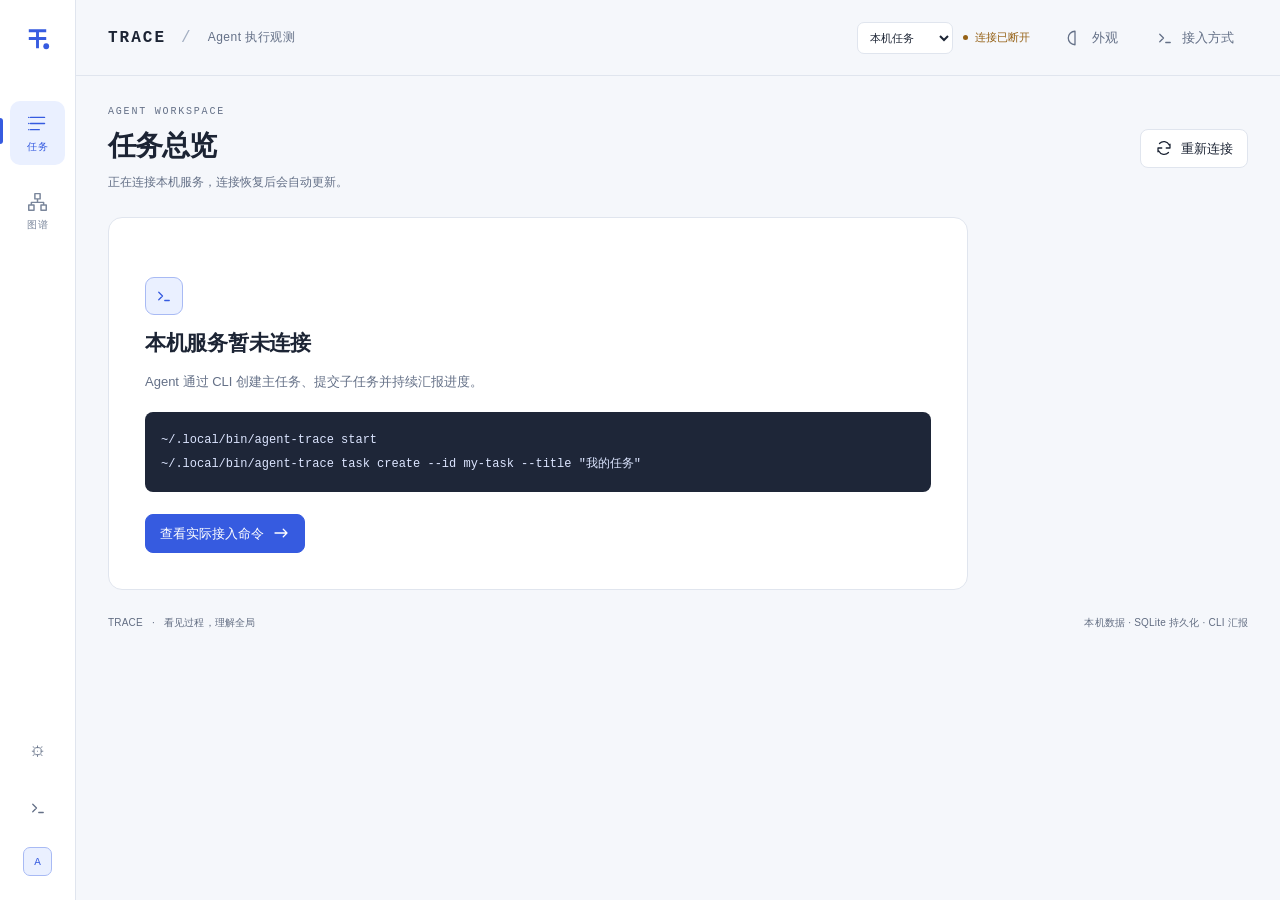
==== commit 0c435898: "Add edge auto-hide, full-window dragging and floating settings" ====
--- a/index.html
+++ b/index.html
@@ -10,7 +10,7 @@
  <aside class="rail">
   <a href="#tasks" class="brand" aria-label="Trace 首页"><svg viewBox="0 0 32 32" fill="none" aria-hidden="true"><path d="M7 8h18M16 8v18M7 16h18" stroke="currentColor" stroke-width="3"/><circle cx="25" cy="24" r="3" fill="currentColor"/></svg></a>
   <nav aria-label="主导航"><a href="#tasks" data-route="tasks" aria-label="任务总览"><span data-icon="tasks"></span><small>任务</small></a><a href="#diagrams" data-route="diagrams" aria-label="结构图谱"><span data-icon="network"></span><small>图谱</small></a></nav>
-  <div class="rail-bottom"><button class="icon-button" data-action="integration" aria-label="查看接入说明"><span data-icon="terminal"></span></button><span class="avatar small-avatar">A</span></div>
+  <div class="rail-bottom"><a class="icon-button" href="settings.html" aria-label="设置" title="设置"><span aria-hidden="true">⚙</span></a><button class="icon-button" data-action="integration" aria-label="查看接入说明"><span data-icon="terminal"></span></button><span class="avatar small-avatar">A</span></div>
  </aside>
  <div class="app-shell"><header class="topbar"><div class="product-name">TRACE <span>/</span> <span class="product-desc">Agent 执行观测</span></div><div class="topbar-right"><label class="source-select"><span class="sr-only">数据源</span><select id="data-source" aria-label="数据源"><option value="live">本机任务</option><option value="demo">演示样例</option></select></label><span class="demo-label"><i></i>连接中</span><button class="button quiet" data-action="appearance" aria-haspopup="dialog"><span data-icon="theme"></span><span>外观</span></button><button class="button quiet integration-button" data-action="integration"><span data-icon="terminal"></span><span>接入方式</span></button></div></header><main id="main" tabindex="-1"></main><footer><span>TRACE <i>·</i> 看见过程，理解全局</span><span>本地演示 · 所有任务与运行数据均为样例</span></footer></div>
  <dialog id="appearance-dialog" aria-labelledby="appearance-title"><div class="modal-head"><div><span class="eyebrow">APPEARANCE</span><h2 id="appearance-title">让工作台适合你的环境</h2></div><button class="icon-button" data-close="appearance-dialog" aria-label="关闭外观设置"><span data-icon="close"></span></button></div><fieldset><legend>明暗模式</legend><div class="theme-options"><label><input type="radio" name="mode" value="light" data-pref="mode"><span class="theme-preview light-preview"><i></i><i></i></span><b>浅色</b></label><label><input type="radio" name="mode" value="dark" data-pref="mode"><span class="theme-preview dark-preview"><i></i><i></i></span><b>深色</b></label><label><input type="radio" name="mode" value="system" data-pref="mode"><span class="theme-preview system-preview"><i></i><i></i></span><b>跟随系统</b></label></div></fieldset><p class="muted" id="theme-note">偏好保存在此浏览器，切换时保留当前任务、图示与回放位置。</p><button class="button primary full" data-close="appearance-dialog">完成设置</button></dialog>
